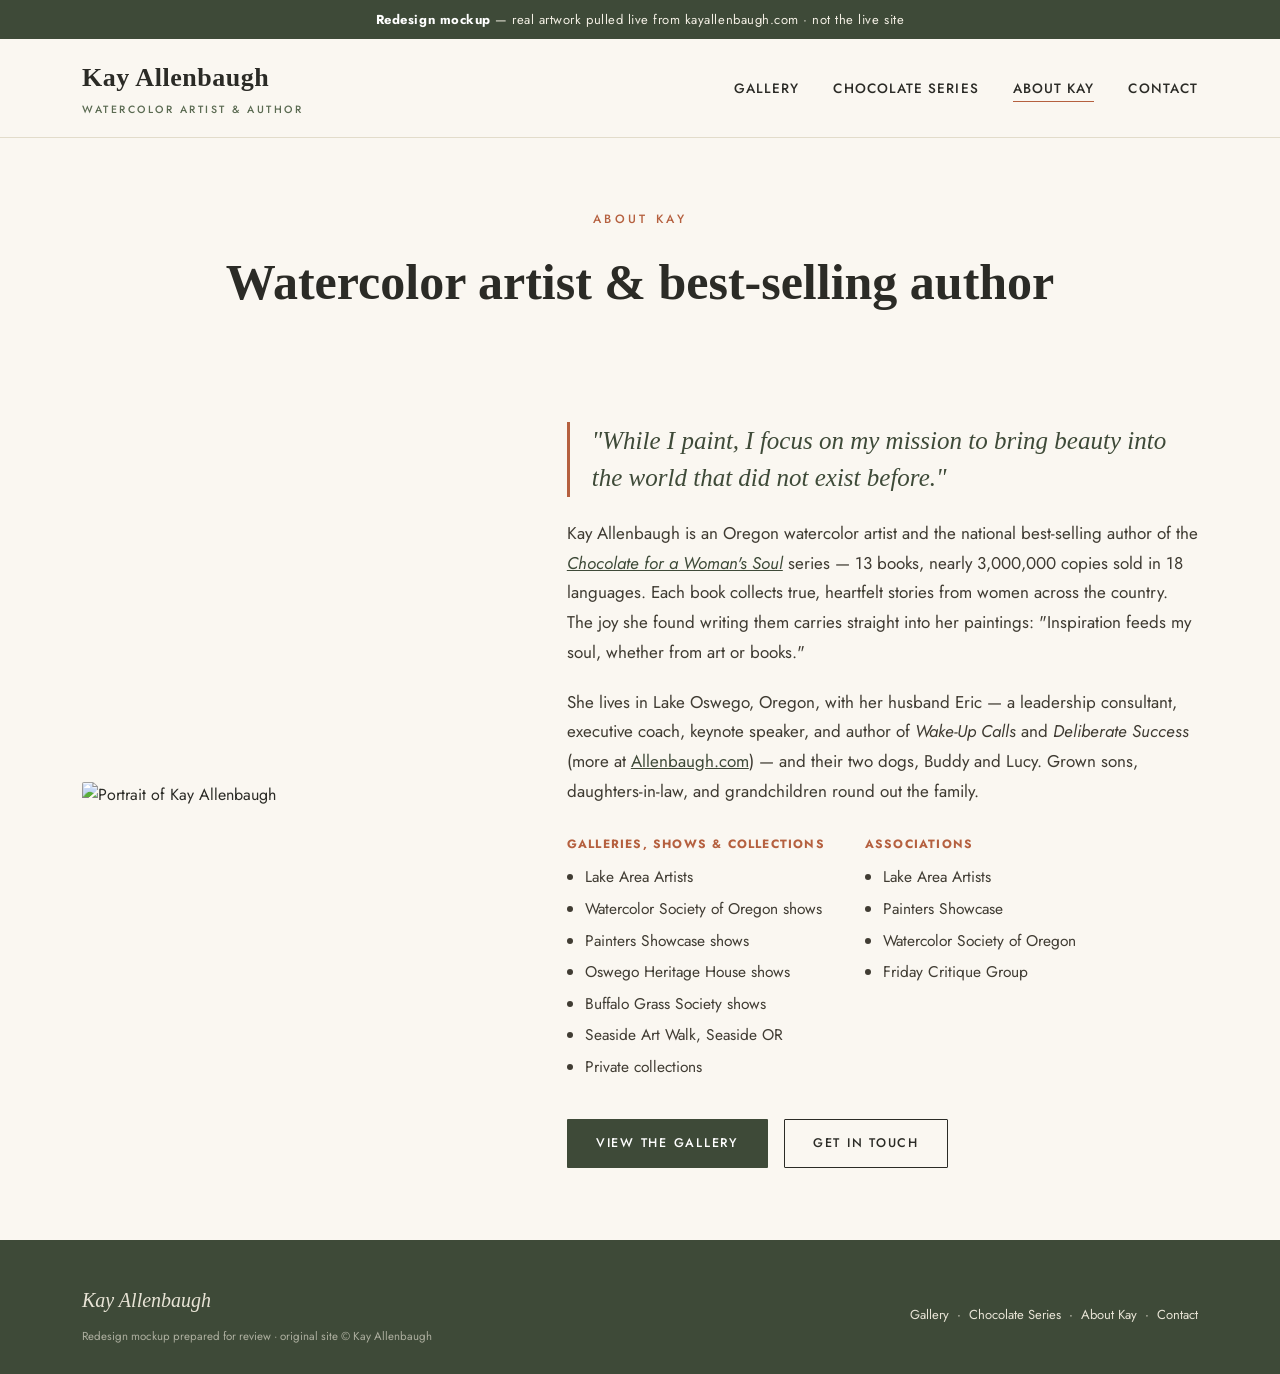
==== about.html @ dff6124d "Add files via upload" ====
<!DOCTYPE html>
<html lang="en">
<head>
<meta charset="UTF-8">
<meta name="viewport" content="width=device-width, initial-scale=1.0">
<title>About Kay Allenbaugh — Watercolor Artist &amp; Author (Redesign Mockup)</title>
<link rel="preconnect" href="https://fonts.googleapis.com">
<link href="https://fonts.googleapis.com/css2?family=Jost:wght@300;400;500;600&display=swap" rel="stylesheet">
<link rel="stylesheet" href="styles.css">
</head>
<body>

<div class="demo-flag"><b>Redesign mockup</b> — real artwork pulled live from kayallenbaugh.com · not the live site</div>

<header class="site">
  <nav class="wrap">
    <a href="index.html" class="brand">Kay Allenbaugh<span>Watercolor Artist &amp; Author</span></a>
    <button class="navToggle" id="navToggle" aria-label="Menu">&#9776;</button>
    <ul id="navList">
      <li><a href="index.html#gallery">Gallery</a></li>
      <li><a href="chocolate-series.html">Chocolate Series</a></li>
      <li><a href="about.html" class="current">About Kay</a></li>
      <li><a href="index.html#contact">Contact</a></li>
    </ul>
  </nav>
</header>

<section class="page-hero">
  <div class="wrap">
    <div class="eyebrow">About Kay</div>
    <h1>Watercolor artist &amp; best-selling author</h1>
  </div>
</section>

<section class="section tight">
  <div class="wrap about">
    <img src="https://kayallenbaugh.com/wordpress/wp-content/uploads/2016/03/kay-allenbaugh-author-and-artist.jpg" alt="Portrait of Kay Allenbaugh">
    <div>
      <blockquote>"While I paint, I focus on my mission to bring beauty into the world that did not exist before."</blockquote>
      <div class="prose">
        <p>Kay Allenbaugh is an Oregon watercolor artist and the national best-selling author of the <a href="chocolate-series.html"><em>Chocolate for a Woman's Soul</em></a> series — 13 books, nearly 3,000,000 copies sold in 18 languages. Each book collects true, heartfelt stories from women across the country. The joy she found writing them carries straight into her paintings: "Inspiration feeds my soul, whether from art or books."</p>
        <p>She lives in Lake Oswego, Oregon, with her husband Eric — a leadership consultant, executive coach, keynote speaker, and author of <em>Wake-Up Calls</em> and <em>Deliberate Success</em> (more at <a href="http://www.allenbaugh.com/" target="_blank" rel="noopener">Allenbaugh.com</a>) — and their two dogs, Buddy and Lucy. Grown sons, daughters-in-law, and grandchildren round out the family.</p>
      </div>
      <div class="about-list">
        <div>
          <h4>Galleries, Shows &amp; Collections</h4>
          <ul>
            <li>Lake Area Artists</li>
            <li>Watercolor Society of Oregon shows</li>
            <li>Painters Showcase shows</li>
            <li>Oswego Heritage House shows</li>
            <li>Buffalo Grass Society shows</li>
            <li>Seaside Art Walk, Seaside OR</li>
            <li>Private collections</li>
          </ul>
        </div>
        <div>
          <h4>Associations</h4>
          <ul>
            <li>Lake Area Artists</li>
            <li>Painters Showcase</li>
            <li>Watercolor Society of Oregon</li>
            <li>Friday Critique Group</li>
          </ul>
        </div>
      </div>
      <div class="hero-ctas" style="margin-top:34px;">
        <a href="index.html#gallery" class="btn btn-primary">View the Gallery</a>
        <a href="index.html#contact" class="btn btn-ghost">Get in Touch</a>
      </div>
    </div>
  </div>
</section>

<footer>
  <div class="wrap">
    <div>
      <div class="fbrand">Kay Allenbaugh</div>
      <div class="footer-note">Redesign mockup prepared for review · original site &copy; Kay Allenbaugh</div>
    </div>
    <div>
      <a href="index.html#gallery">Gallery</a> &nbsp;·&nbsp; <a href="chocolate-series.html">Chocolate Series</a> &nbsp;·&nbsp; <a href="about.html">About Kay</a> &nbsp;·&nbsp; <a href="index.html#contact">Contact</a>
    </div>
  </div>
</footer>

<script>
document.getElementById('navToggle').addEventListener('click', () => {
  document.getElementById('navList').classList.toggle('open');
});
</script>

</body>
</html>
---- styles.css ----
:root{
  --ink:#2b2b26;
  --paper:#faf7f1;
  --paper-dim:#f1ece1;
  --sage:#5b6b52;
  --sage-dark:#3e4a38;
  --terracotta:#b5603f;
  --line:#e2dccb;
  --serif:'Minion Pro','Adobe Garamond Pro','Garamond','Cormorant Garamond',Georgia,serif;
  --sans:'Jost', 'Helvetica Neue', Arial, sans-serif;
}
*{box-sizing:border-box;}
html{scroll-behavior:smooth;}
body{
  margin:0; background:var(--paper); color:var(--ink);
  font-family:var(--sans); font-weight:400; line-height:1.65;
  -webkit-font-smoothing:antialiased;
}
a{color:inherit;}
img{max-width:100%; display:block;}
.wrap{max-width:1180px; margin:0 auto; padding:0 32px;}

.demo-flag{
  background:var(--sage-dark); color:#f3efe4; text-align:center;
  font-family:var(--sans); font-size:13px; letter-spacing:.04em;
  padding:9px 16px;
}
.demo-flag b{color:#fff;}

/* NAV */
header.site{
  position:sticky; top:0; z-index:50; background:rgba(250,247,241,.92);
  backdrop-filter:blur(6px); border-bottom:1px solid var(--line);
}
nav.wrap{
  display:flex; align-items:center; justify-content:space-between;
  padding-top:18px; padding-bottom:18px;
}
.brand{
  font-family:var(--serif); font-size:26px; letter-spacing:.02em; font-weight:600;
  text-decoration:none; color:var(--ink);
}
.brand span{display:block; font-family:var(--sans); font-size:10.5px; letter-spacing:.24em;
  text-transform:uppercase; color:var(--sage); font-weight:500; margin-top:1px;}
nav ul{list-style:none; display:flex; gap:34px; margin:0; padding:0;}
nav ul a{
  text-decoration:none; font-size:13.5px; letter-spacing:.08em; text-transform:uppercase;
  color:var(--ink); font-weight:500; position:relative; padding-bottom:4px;
}
nav ul a::after{
  content:""; position:absolute; left:0; bottom:0; width:0; height:1px;
  background:var(--terracotta); transition:width .25s ease;
}
nav ul a:hover::after, nav ul a.current::after{width:100%;}
.navToggle{display:none; background:none; border:0; font-size:22px; cursor:pointer; color:var(--ink);}

/* HERO */
.hero{
  display:grid; grid-template-columns:1.05fr .95fr; align-items:stretch; min-height:640px;
  border-bottom:1px solid var(--line);
}
.hero-copy{
  display:flex; flex-direction:column; justify-content:center; gap:22px;
  padding:80px 64px; background:var(--paper);
}
.hero-eyebrow{
  font-size:12px; letter-spacing:.28em; text-transform:uppercase; color:var(--terracotta); font-weight:500;
}
.hero-copy h1{
  font-family:var(--serif); font-size:clamp(38px,5vw,60px); line-height:1.06; margin:0;
  font-weight:600; color:var(--ink);
}
.hero-copy p{
  font-size:18px; color:#413d34; max-width:460px; margin:0; font-weight:400;
}
.hero-ctas{display:flex; gap:16px; margin-top:8px; flex-wrap:wrap;}
.btn{
  display:inline-block; padding:13px 28px; font-size:12.5px; letter-spacing:.14em;
  text-transform:uppercase; text-decoration:none; font-weight:500; border-radius:1px;
  transition:all .2s ease; cursor:pointer; border:1px solid transparent;
}
.btn-primary{background:var(--sage-dark); color:#fff;}
.btn-primary:hover{background:var(--terracotta);}
.btn-ghost{border-color:var(--ink); color:var(--ink); background:transparent;}
.btn-ghost:hover{border-color:var(--terracotta); color:var(--terracotta);}

.hero-image{position:relative; overflow:hidden; background:#e9e3d3;}
.hero-image img{width:100%; height:100%; object-fit:cover; min-height:340px;}
.hero-image .cap{
  position:absolute; left:20px; bottom:20px; background:rgba(43,43,38,.72); color:#f3efe4;
  padding:8px 14px; font-family:var(--serif); font-style:italic; font-size:15px; letter-spacing:.02em;
}

/* PAGE HERO (about / chocolate series subpages) */
.page-hero{padding:72px 0 8px; text-align:center;}
.page-hero .eyebrow{font-size:12px; letter-spacing:.28em; text-transform:uppercase; color:var(--terracotta); font-weight:500; margin-bottom:12px;}
.page-hero h1{font-family:var(--serif); font-size:clamp(34px,4.4vw,50px); font-weight:600; margin:0 0 18px;}

/* SECTION HEADS */
.section{padding:96px 0;}
.section.tight{padding:72px 0;}
.section-head{max-width:640px; margin:0 auto 52px; text-align:center;}
.section-head .eyebrow{font-size:12px; letter-spacing:.28em; text-transform:uppercase; color:var(--terracotta); font-weight:500; margin-bottom:10px;}
.section-head h2{font-family:var(--serif); font-size:40px; font-weight:600; margin:0 0 14px;}
.section-head p{color:#403c33; font-size:17px; margin:0; font-weight:400;}
.alt{background:var(--paper-dim);}

/* Generic prose (about / chocolate-series pages) */
.prose p{font-size:17px; line-height:1.75; color:#3f3b32; font-weight:400; margin:0 0 20px;}
.prose a{color:var(--sage-dark); text-decoration:underline;}
.prose a:hover{color:var(--terracotta);}

/* GALLERY */
.filters{display:flex; justify-content:center; gap:10px; flex-wrap:wrap; margin-bottom:44px;}
.filters button{
  background:transparent; border:1px solid var(--line); color:var(--ink);
  font-family:var(--sans); font-size:12px; letter-spacing:.1em; text-transform:uppercase;
  padding:9px 18px; cursor:pointer; transition:.2s;
}
.filters button.active, .filters button:hover{background:var(--sage-dark); color:#fff; border-color:var(--sage-dark);}

.grid{
  display:grid; grid-template-columns:repeat(4, 1fr); gap:26px;
}
.card{
  position:relative; overflow:hidden; cursor:pointer; background:#e9e3d3;
  aspect-ratio:4/5; border:1px solid var(--line);
}
.card img{width:100%; height:100%; object-fit:cover; transition:transform .6s ease;}
.card:hover img{transform:scale(1.06);}
.card .overlay{
  position:absolute; inset:0; background:linear-gradient(0deg, rgba(20,20,16,.82) 0%, rgba(20,20,16,0) 55%);
  opacity:0; transition:opacity .3s ease; display:flex; align-items:flex-end; padding:18px;
}
.card:hover .overlay{opacity:1;}
.card .overlay .t{color:#fff;}
.card .overlay .t .name{font-family:var(--serif); font-size:20px; font-style:italic; display:block;}
.card .overlay .t .meta{font-size:11.5px; letter-spacing:.05em; color:#e6e1d3; text-transform:uppercase; margin-top:3px; display:block;}

.gallery-more{text-align:center; margin-top:48px;}

/* AUTHOR / CHOCOLATE SERIES */
.author{
  display:grid; grid-template-columns:.85fr 1.15fr; gap:64px; align-items:center;
}
.author-stats{display:flex; gap:36px; margin:30px 0; flex-wrap:wrap;}
.stat{}
.stat .num{font-family:var(--serif); font-size:38px; font-weight:600; color:var(--sage-dark); line-height:1;}
.stat .lbl{font-size:11.5px; text-transform:uppercase; letter-spacing:.08em; color:#6b6858; margin-top:4px;}
.books-strip{display:flex; gap:16px; overflow-x:auto; padding-bottom:10px; margin-top:8px;}
.books-strip img{
  height:190px; width:auto; flex:0 0 auto; box-shadow:0 10px 24px -8px rgba(0,0,0,.35); border:1px solid rgba(0,0,0,.06);
}

.book-grid{display:grid; grid-template-columns:repeat(5, 1fr); gap:28px 24px; margin-top:16px;}
.book-card{text-align:center;}
.book-card img{
  width:100%; box-shadow:0 12px 26px -10px rgba(0,0,0,.4); border:1px solid rgba(0,0,0,.06); margin-bottom:12px;
}
.book-card .btitle{font-family:var(--serif); font-size:17px; font-style:italic; line-height:1.3;}
.book-card .btag{font-size:12.5px; color:#6b6858; margin-top:4px; line-height:1.4;}

/* ABOUT PAGE */
.about{
  display:grid; grid-template-columns:.8fr 1.2fr; gap:64px; align-items:center;
}
.about img{width:100%; border-radius:2px;}
.about blockquote{
  font-family:var(--serif); font-style:italic; font-size:25px; line-height:1.5; color:var(--sage-dark);
  margin:0 0 22px; border-left:3px solid var(--terracotta); padding-left:22px;
}
.about-list{display:flex; gap:40px; margin-top:28px; flex-wrap:wrap;}
.about-list h4{font-size:12px; text-transform:uppercase; letter-spacing:.1em; color:var(--terracotta); margin:0 0 10px;}
.about-list ul{margin:0; padding-left:18px; font-size:15.5px; color:#403c33; font-weight:400;}
.about-list li{margin-bottom:6px;}

/* CONTACT */
.contact-wrap{
  display:grid; grid-template-columns:.9fr 1.1fr; gap:60px; align-items:start;
}
.contact-info p{font-size:16px; color:#403c33; font-weight:400;}
.contact-info a.big{
  display:block; font-family:var(--serif); font-size:22px; color:var(--sage-dark); text-decoration:none; margin:6px 0;
}
.contact-info a.big:hover{color:var(--terracotta);}
form{display:grid; gap:16px;}
.row2{display:grid; grid-template-columns:1fr 1fr; gap:16px;}
input, textarea, select{
  width:100%; border:1px solid var(--line); background:#fff; padding:13px 14px;
  font-family:var(--sans); font-size:14px; color:var(--ink);
}
textarea{min-height:120px; resize:vertical;}
label{font-size:11.5px; text-transform:uppercase; letter-spacing:.08em; color:#6b6858; display:block; margin-bottom:6px;}

footer{
  background:var(--sage-dark); color:#e8e4d6; padding:44px 0 28px; font-size:13px;
}
footer .wrap{display:flex; justify-content:space-between; align-items:center; flex-wrap:wrap; gap:14px;}
footer a{text-decoration:none; color:#e8e4d6;}
footer .fbrand{font-family:var(--serif); font-size:20px; font-style:italic;}
.footer-note{opacity:.65; font-size:11.5px; margin-top:10px;}

/* LIGHTBOX — full resolution, uncropped */
.lightbox{
  position:fixed; inset:0; background:rgba(14,13,10,.96); z-index:200;
  display:none; align-items:center; justify-content:center; padding:32px;
}
.lightbox.open{display:flex;}
.lb-inner{
  background:var(--paper); max-width:1320px; width:100%; max-height:94vh;
  display:grid; grid-template-columns:1.5fr 1fr; overflow:hidden;
}
.lb-image{
  background:#100f0c; display:flex; align-items:center; justify-content:center;
  max-height:94vh; overflow:hidden;
}
.lb-image img{
  width:auto; height:auto; max-width:100%; max-height:94vh; object-fit:contain; margin:0 auto;
}
.lb-info{padding:40px; display:flex; flex-direction:column; justify-content:center; overflow-y:auto; max-height:94vh;}
.lb-info .eyebrow{font-size:11px; letter-spacing:.2em; text-transform:uppercase; color:var(--terracotta);}
.lb-info h3{font-family:var(--serif); font-size:32px; margin:8px 0 14px; font-style:italic;}
.lb-info .dims{font-size:14px; color:#6b6858; margin-bottom:8px;}
.lb-info .fullres{font-size:12.5px; margin-bottom:20px;}
.lb-info .fullres a{color:var(--sage-dark); text-decoration:underline;}
.lb-info .fullres a:hover{color:var(--terracotta);}
.lb-info p.desc{font-size:15.5px; line-height:1.7; color:#403c33; margin-bottom:26px; font-weight:400;}
.lb-close{
  position:absolute; top:22px; right:32px; background:none; border:0; color:#f3efe4;
  font-size:32px; cursor:pointer; line-height:1; z-index:2;
}

@media (max-width:980px){
  .hero{grid-template-columns:1fr;}
  .hero-image{order:-1; min-height:320px;}
  .hero-copy{padding:56px 28px;}
  .grid{grid-template-columns:repeat(2,1fr);}
  .book-grid{grid-template-columns:repeat(3,1fr);}
  .author, .about, .contact-wrap{grid-template-columns:1fr;}
  .about img{max-width:340px; margin:0 auto;}
  nav ul{position:fixed; top:64px; left:0; right:0; background:var(--paper); flex-direction:column;
    padding:20px 32px 30px; gap:18px; border-bottom:1px solid var(--line); display:none;}
  nav ul.open{display:flex;}
  .navToggle{display:block;}
  .lb-inner{grid-template-columns:1fr; overflow-y:auto;}
  .lb-image img{max-height:60vh;}
}
@media (max-width:600px){
  .grid{grid-template-columns:repeat(2,1fr); gap:14px;}
  .book-grid{grid-template-columns:repeat(2,1fr);}
  .section{padding:64px 0;}
  .wrap{padding:0 20px;}
  .row2{grid-template-columns:1fr;}
  .author-stats{gap:24px;}
}
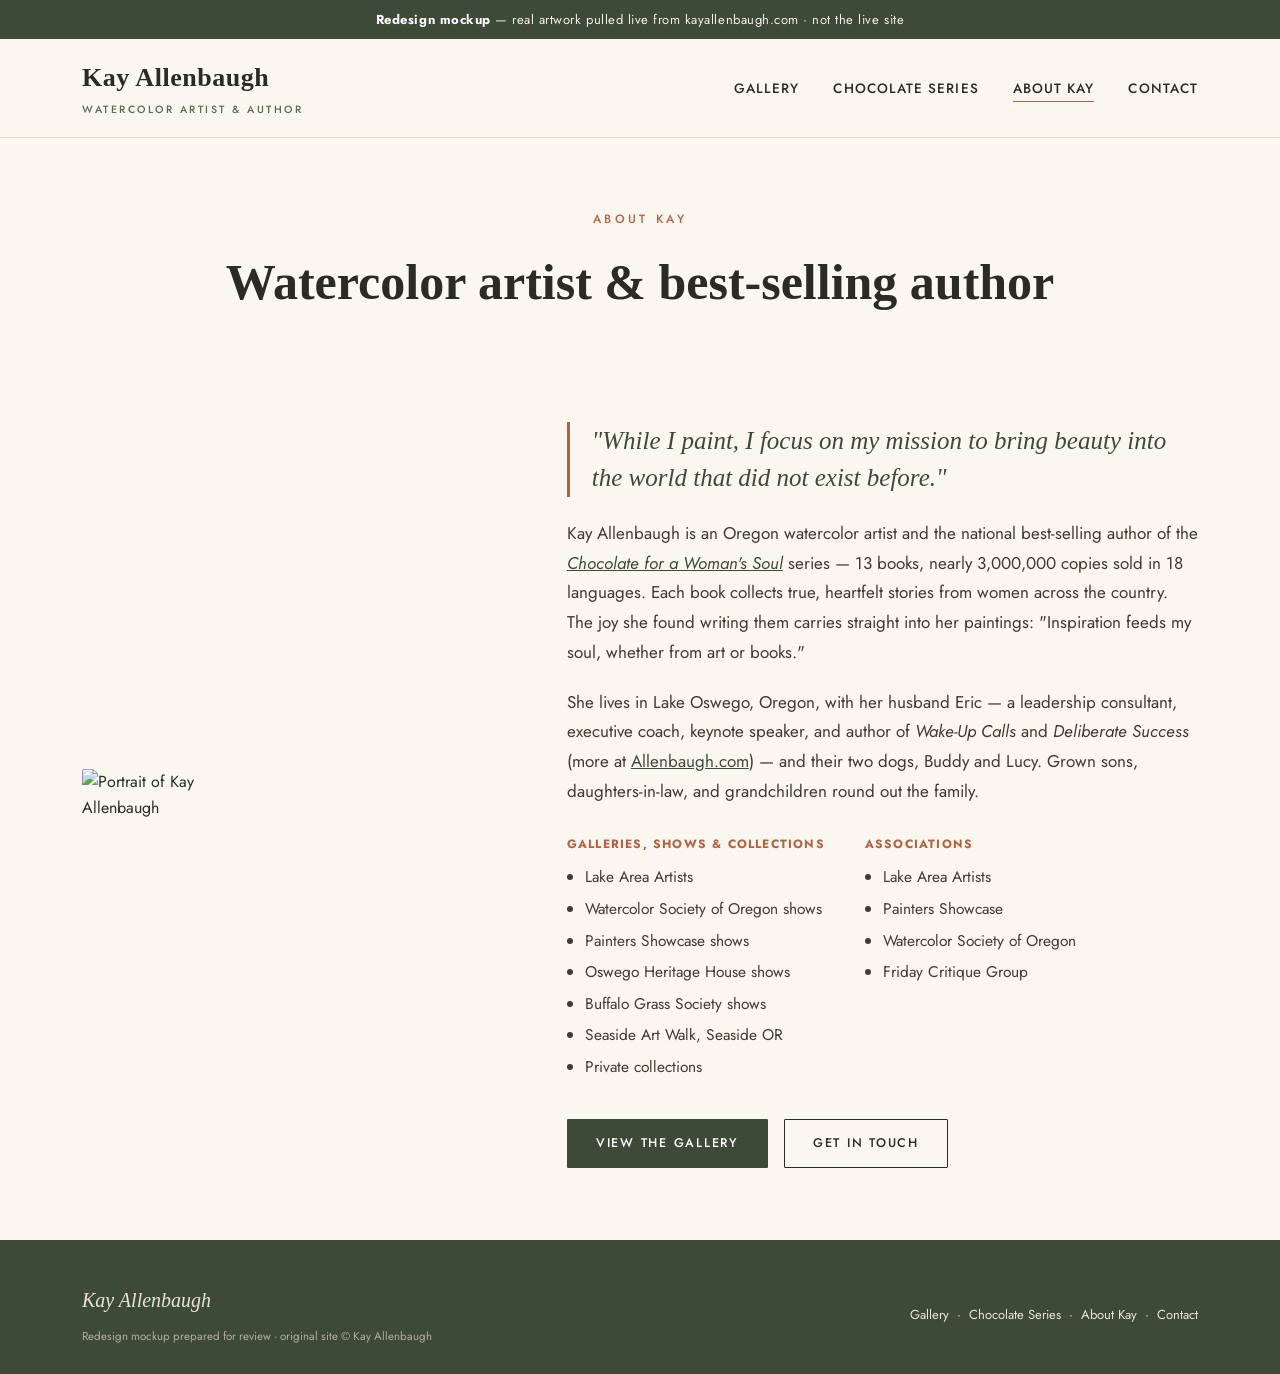
==== commit c755262d: "Add EB Garamond font to about.html" ====
--- a/about.html
+++ b/about.html
@@ -5,7 +5,7 @@
 <meta name="viewport" content="width=device-width, initial-scale=1.0">
 <title>About Kay Allenbaugh — Watercolor Artist &amp; Author (Redesign Mockup)</title>
 <link rel="preconnect" href="https://fonts.googleapis.com">
-<link href="https://fonts.googleapis.com/css2?family=Jost:wght@300;400;500;600&display=swap" rel="stylesheet">
+<link href="https://fonts.googleapis.com/css2?family=Jost:wght@300;400;500;600&family=EB+Garamond:ital,wght@0,400;0,500;0,600;0,700;1,400;1,500;1,600&display=swap" rel="stylesheet">
 <link rel="stylesheet" href="styles.css">
 </head>
 <body>
--- a/styles.css
+++ b/styles.css
@@ -96,6 +96,35 @@
 .page-hero .eyebrow{font-size:12px; letter-spacing:.28em; text-transform:uppercase; color:var(--terracotta); font-weight:500; margin-bottom:12px;}
 .page-hero h1{font-family:var(--serif); font-size:clamp(34px,4.4vw,50px); font-weight:600; margin:0 0 18px;}
 
+/* Chocolate Series page — photo accents */
+.choc-hero{position:relative; overflow:hidden;}
+.choc-hero .bg-accent{
+  position:absolute; top:-10%; right:-6%; width:440px; max-width:44vw;
+  opacity:.42; z-index:0; pointer-events:none; filter:saturate(1.15);
+  -webkit-mask-image:radial-gradient(circle at 60% 40%, #000 62%, transparent 85%);
+  mask-image:radial-gradient(circle at 60% 40%, #000 62%, transparent 85%);
+}
+.choc-hero .wrap{position:relative; z-index:1;}
+.choc-hero{padding-bottom:44px;}
+.choc-hero-book{width:230px; margin:30px auto 0;}
+.choc-hero-book img{
+  width:100%; display:block; border-radius:2px;
+  box-shadow:0 28px 52px -18px rgba(0,0,0,.48); border:1px solid rgba(0,0,0,.08);
+}
+
+.choc-divider{display:flex; align-items:center; justify-content:center; gap:16px; margin:40px 0;}
+.choc-divider::before, .choc-divider::after{content:""; height:1px; width:72px; background:var(--line);}
+.choc-divider img{
+  width:46px; height:46px; object-fit:cover; border-radius:50%;
+  box-shadow:0 8px 18px -8px rgba(0,0,0,.4); border:2px solid var(--paper);
+}
+
+.choc-band{
+  position:relative; padding:64px 0; text-align:center; overflow:hidden;
+  background:#dbd1cc;
+}
+.choc-band .wrap{position:relative; z-index:1;}
+
 /* SECTION HEADS */
 .section{padding:96px 0;}
 .section.tight{padding:72px 0;}
@@ -107,8 +136,8 @@
 
 /* Generic prose (about / chocolate-series pages) */
 .prose p{font-size:17px; line-height:1.75; color:#3f3b32; font-weight:400; margin:0 0 20px;}
-.prose a{color:var(--sage-dark); text-decoration:underline;}
-.prose a:hover{color:var(--terracotta);}
+.prose a:not(.btn){color:var(--sage-dark); text-decoration:underline;}
+.prose a:not(.btn):hover{color:var(--terracotta);}
 
 /* GALLERY */
 .filters{display:flex; justify-content:center; gap:10px; flex-wrap:wrap; margin-bottom:44px;}
@@ -164,7 +193,7 @@
 .about{
   display:grid; grid-template-columns:.8fr 1.2fr; gap:64px; align-items:center;
 }
-.about img{width:100%; border-radius:2px;}
+.about img{width:144px; max-width:100%; border-radius:2px;}
 .about blockquote{
   font-family:var(--serif); font-style:italic; font-size:25px; line-height:1.5; color:var(--sage-dark);
   margin:0 0 22px; border-left:3px solid var(--terracotta); padding-left:22px;
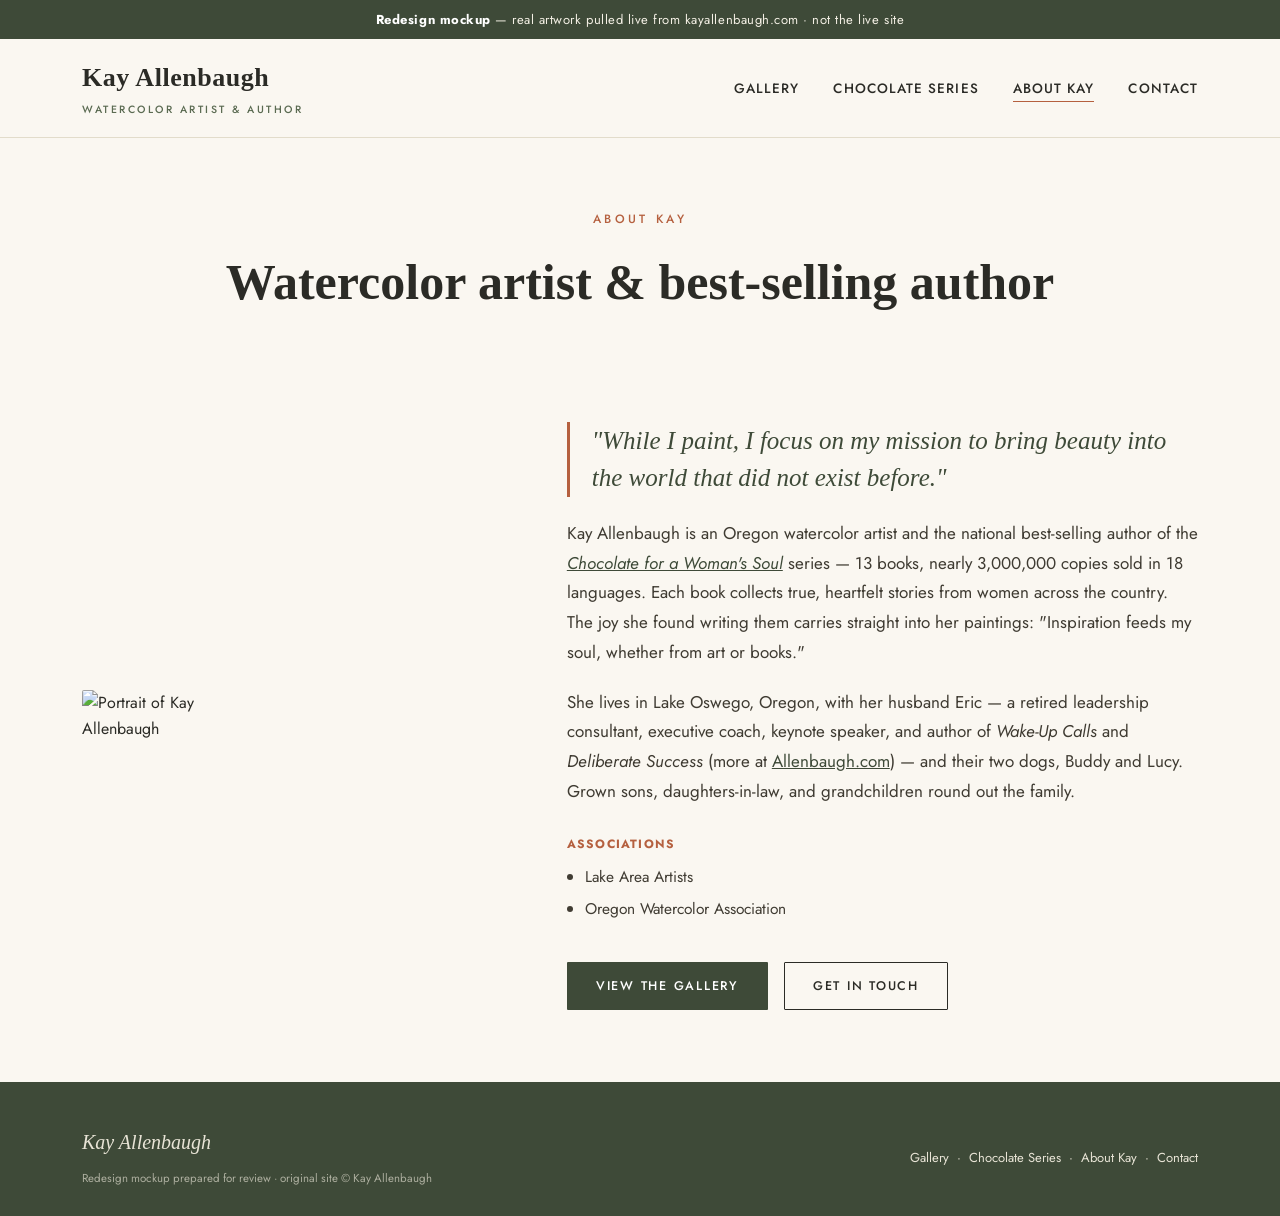
==== commit f0a7cd30: "Revise biography and associations in about.html Updated the biography section of Kay Allenbaugh and " ====
--- a/about.html
+++ b/about.html
@@ -39,28 +39,14 @@
       <blockquote>"While I paint, I focus on my mission to bring beauty into the world that did not exist before."</blockquote>
       <div class="prose">
         <p>Kay Allenbaugh is an Oregon watercolor artist and the national best-selling author of the <a href="chocolate-series.html"><em>Chocolate for a Woman's Soul</em></a> series — 13 books, nearly 3,000,000 copies sold in 18 languages. Each book collects true, heartfelt stories from women across the country. The joy she found writing them carries straight into her paintings: "Inspiration feeds my soul, whether from art or books."</p>
-        <p>She lives in Lake Oswego, Oregon, with her husband Eric — a leadership consultant, executive coach, keynote speaker, and author of <em>Wake-Up Calls</em> and <em>Deliberate Success</em> (more at <a href="http://www.allenbaugh.com/" target="_blank" rel="noopener">Allenbaugh.com</a>) — and their two dogs, Buddy and Lucy. Grown sons, daughters-in-law, and grandchildren round out the family.</p>
+        <p>She lives in Lake Oswego, Oregon, with her husband Eric — a retired leadership consultant, executive coach, keynote speaker, and author of <em>Wake-Up Calls</em> and <em>Deliberate Success</em> (more at <a href="http://www.allenbaugh.com/" target="_blank" rel="noopener">Allenbaugh.com</a>) — and their two dogs, Buddy and Lucy. Grown sons, daughters-in-law, and grandchildren round out the family.</p>
       </div>
       <div class="about-list">
-        <div>
-          <h4>Galleries, Shows &amp; Collections</h4>
-          <ul>
-            <li>Lake Area Artists</li>
-            <li>Watercolor Society of Oregon shows</li>
-            <li>Painters Showcase shows</li>
-            <li>Oswego Heritage House shows</li>
-            <li>Buffalo Grass Society shows</li>
-            <li>Seaside Art Walk, Seaside OR</li>
-            <li>Private collections</li>
-          </ul>
-        </div>
         <div>
           <h4>Associations</h4>
           <ul>
             <li>Lake Area Artists</li>
-            <li>Painters Showcase</li>
-            <li>Watercolor Society of Oregon</li>
-            <li>Friday Critique Group</li>
+            <li>Oregon Watercolor Association</li>
           </ul>
         </div>
       </div>
--- a/styles.css
+++ b/styles.css
@@ -6,7 +6,7 @@
   --sage-dark:#3e4a38;
   --terracotta:#b5603f;
   --line:#e2dccb;
-  --serif:'Minion Pro','Adobe Garamond Pro','Garamond','Cormorant Garamond',Georgia,serif;
+  --serif:'EB Garamond','Adobe Garamond Pro','Garamond','Cormorant Garamond',Georgia,serif;
   --sans:'Jost', 'Helvetica Neue', Arial, sans-serif;
 }
 *{box-sizing:border-box;}
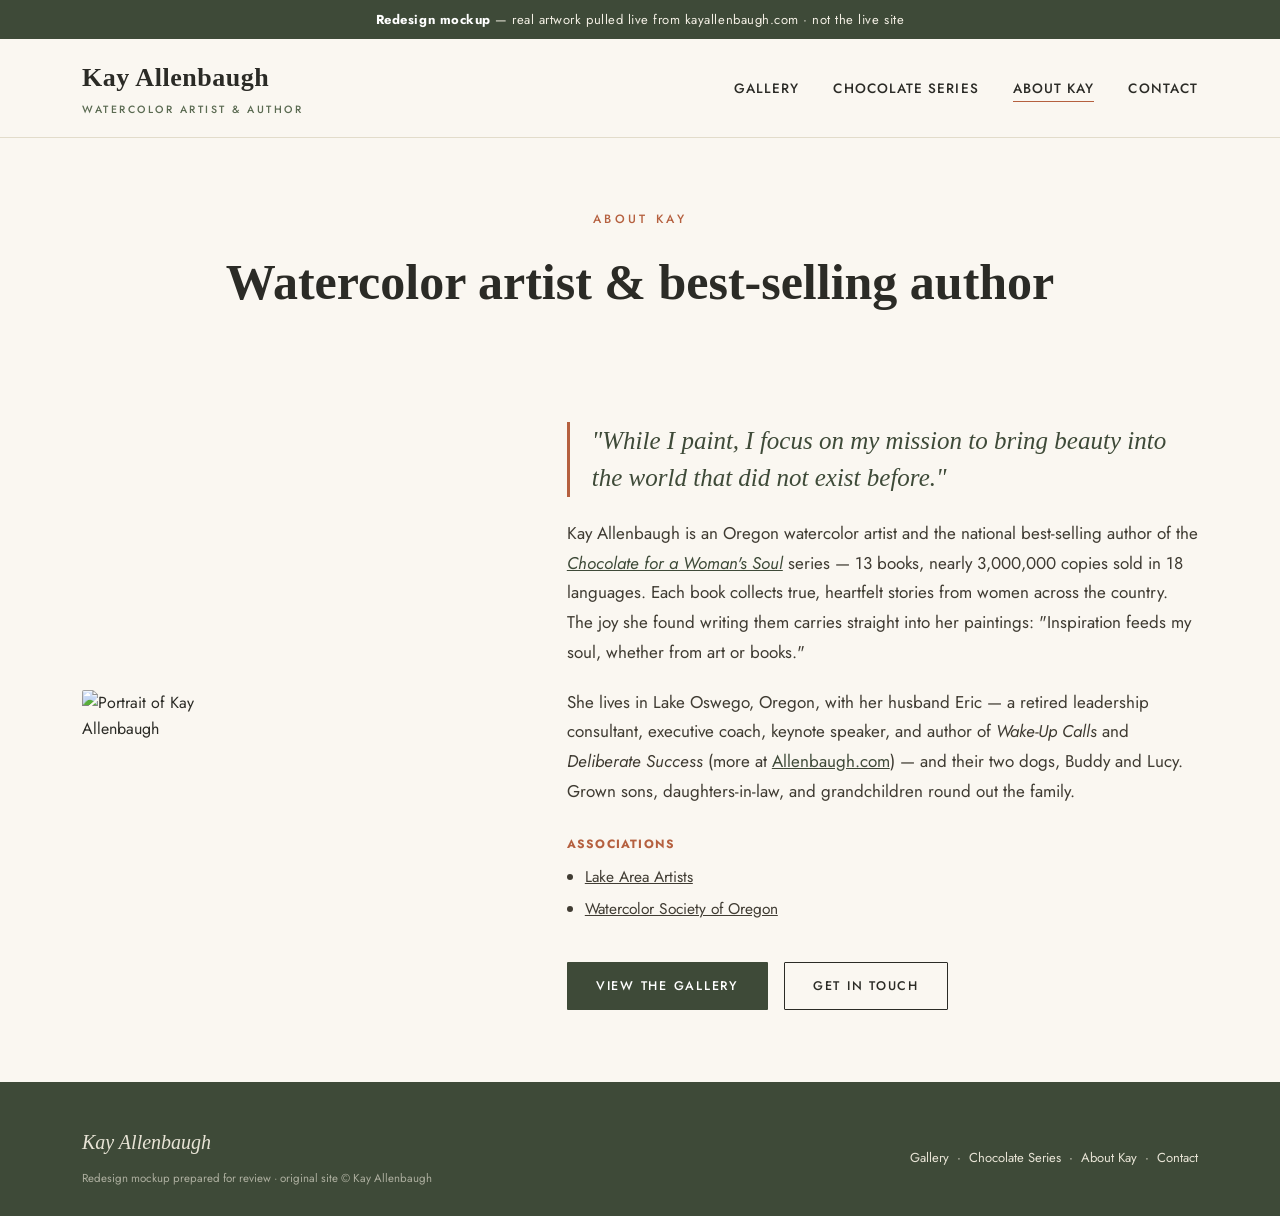
==== commit aa11c49b: "Make association names clickable with links Updated association links to be clickable and added URLs" ====
--- a/about.html
+++ b/about.html
@@ -45,8 +45,8 @@
         <div>
           <h4>Associations</h4>
           <ul>
-            <li>Lake Area Artists</li>
-            <li>Oregon Watercolor Association</li>
+            <li><a href="https://www.lakeareaartists.com/" target="_blank" rel="noopener">Lake Area Artists</a></li>
+            <li><a href="https://watercolorsocietyoforegon.com/" target="_blank" rel="noopener">Watercolor Society of Oregon</a></li>
           </ul>
         </div>
       </div>
--- a/styles.css
+++ b/styles.css
@@ -236,17 +236,18 @@
 }
 .lightbox.open{display:flex;}
 .lb-inner{
-  background:var(--paper); max-width:1320px; width:100%; max-height:94vh;
-  display:grid; grid-template-columns:1.5fr 1fr; overflow:hidden;
+  background:var(--paper); max-width:920px; width:100%; max-height:82vh;
+  display:grid; grid-template-columns:1.3fr 1fr; overflow:hidden;
+  border-radius:6px; box-shadow:0 40px 90px -20px rgba(0,0,0,.55);
 }
 .lb-image{
   background:#100f0c; display:flex; align-items:center; justify-content:center;
-  max-height:94vh; overflow:hidden;
+  max-height:82vh; overflow:hidden;
 }
 .lb-image img{
-  width:auto; height:auto; max-width:100%; max-height:94vh; object-fit:contain; margin:0 auto;
-}
-.lb-info{padding:40px; display:flex; flex-direction:column; justify-content:center; overflow-y:auto; max-height:94vh;}
+  width:auto; height:auto; max-width:100%; max-height:82vh; object-fit:contain; margin:0 auto;
+}
+.lb-info{padding:32px; display:flex; flex-direction:column; justify-content:center; overflow-y:auto; max-height:82vh;}
 .lb-info .eyebrow{font-size:11px; letter-spacing:.2em; text-transform:uppercase; color:var(--terracotta);}
 .lb-info h3{font-family:var(--serif); font-size:32px; margin:8px 0 14px; font-style:italic;}
 .lb-info .dims{font-size:14px; color:#6b6858; margin-bottom:8px;}
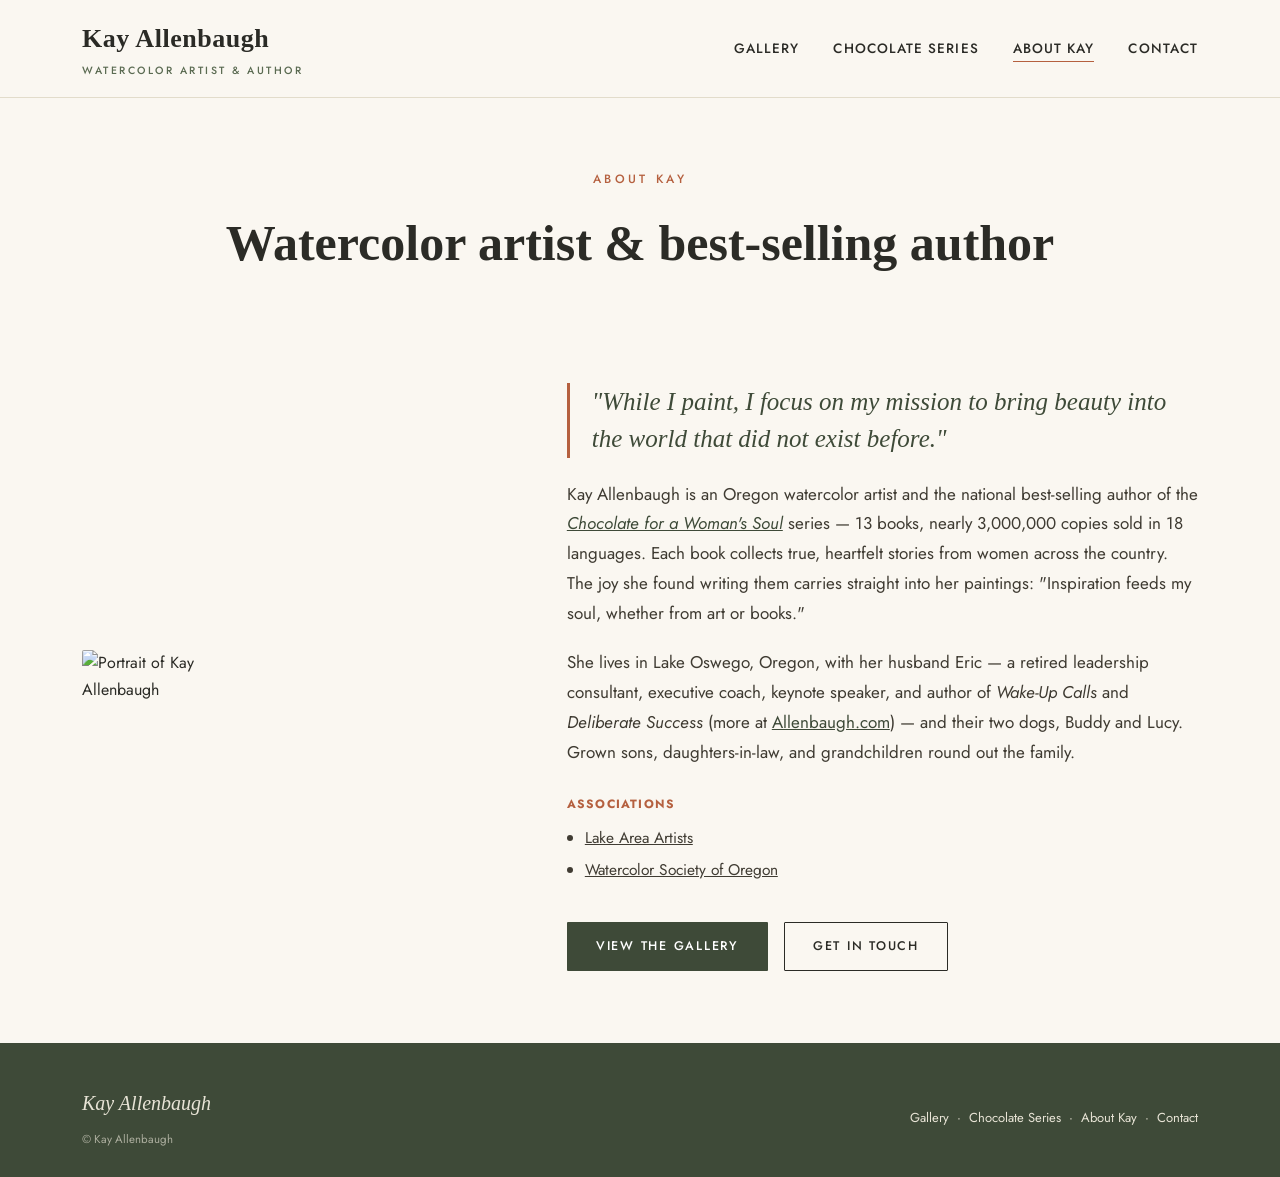
==== commit 6c0b3a06: "Update title and image source in about.html" ====
--- a/about.html
+++ b/about.html
@@ -3,14 +3,13 @@
 <head>
 <meta charset="UTF-8">
 <meta name="viewport" content="width=device-width, initial-scale=1.0">
-<title>About Kay Allenbaugh — Watercolor Artist &amp; Author (Redesign Mockup)</title>
+<title>About Kay Allenbaugh — Watercolor Artist &amp; Author</title>
 <link rel="preconnect" href="https://fonts.googleapis.com">
 <link href="https://fonts.googleapis.com/css2?family=Jost:wght@300;400;500;600&family=EB+Garamond:ital,wght@0,400;0,500;0,600;0,700;1,400;1,500;1,600&display=swap" rel="stylesheet">
 <link rel="stylesheet" href="styles.css">
 </head>
 <body>
 
-<div class="demo-flag"><b>Redesign mockup</b> — real artwork pulled live from kayallenbaugh.com · not the live site</div>
 
 <header class="site">
   <nav class="wrap">
@@ -34,7 +33,7 @@
 
 <section class="section tight">
   <div class="wrap about">
-    <img src="https://kayallenbaugh.com/wordpress/wp-content/uploads/2016/03/kay-allenbaugh-author-and-artist.jpg" alt="Portrait of Kay Allenbaugh">
+    <img src="images/kay-allenbaugh-author-and-artist.jpg" alt="Portrait of Kay Allenbaugh">
     <div>
       <blockquote>"While I paint, I focus on my mission to bring beauty into the world that did not exist before."</blockquote>
       <div class="prose">
@@ -62,7 +61,7 @@
   <div class="wrap">
     <div>
       <div class="fbrand">Kay Allenbaugh</div>
-      <div class="footer-note">Redesign mockup prepared for review · original site &copy; Kay Allenbaugh</div>
+      <div class="footer-note">&copy; Kay Allenbaugh</div>
     </div>
     <div>
       <a href="index.html#gallery">Gallery</a> &nbsp;·&nbsp; <a href="chocolate-series.html">Chocolate Series</a> &nbsp;·&nbsp; <a href="about.html">About Kay</a> &nbsp;·&nbsp; <a href="index.html#contact">Contact</a>
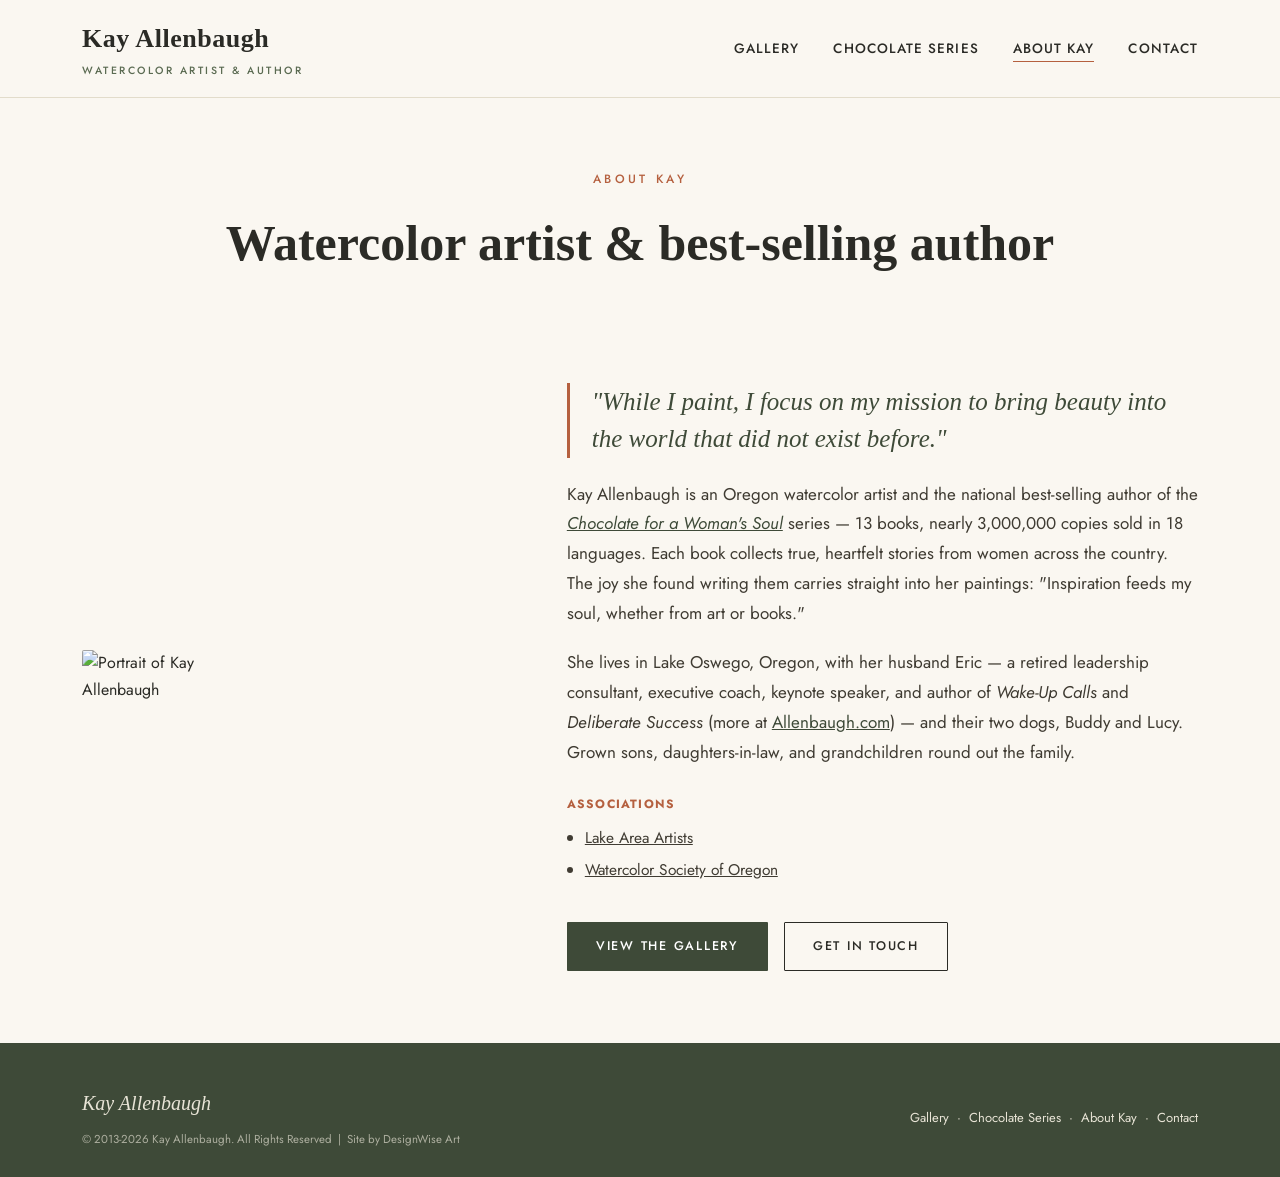
==== commit 682cfc6e: "Update footer copyright information Updated footer note to include copyright years and attribution." ====
--- a/about.html
+++ b/about.html
@@ -61,7 +61,7 @@
   <div class="wrap">
     <div>
       <div class="fbrand">Kay Allenbaugh</div>
-      <div class="footer-note">&copy; Kay Allenbaugh</div>
+      <div class="footer-note">&copy; 2013-2026 Kay Allenbaugh. All Rights Reserved &nbsp;|&nbsp; Site by <a href="https://www.designwiseart.com" target="_blank" rel="noopener">DesignWise Art</a></div>
     </div>
     <div>
       <a href="index.html#gallery">Gallery</a> &nbsp;·&nbsp; <a href="chocolate-series.html">Chocolate Series</a> &nbsp;·&nbsp; <a href="about.html">About Kay</a> &nbsp;·&nbsp; <a href="index.html#contact">Contact</a>
